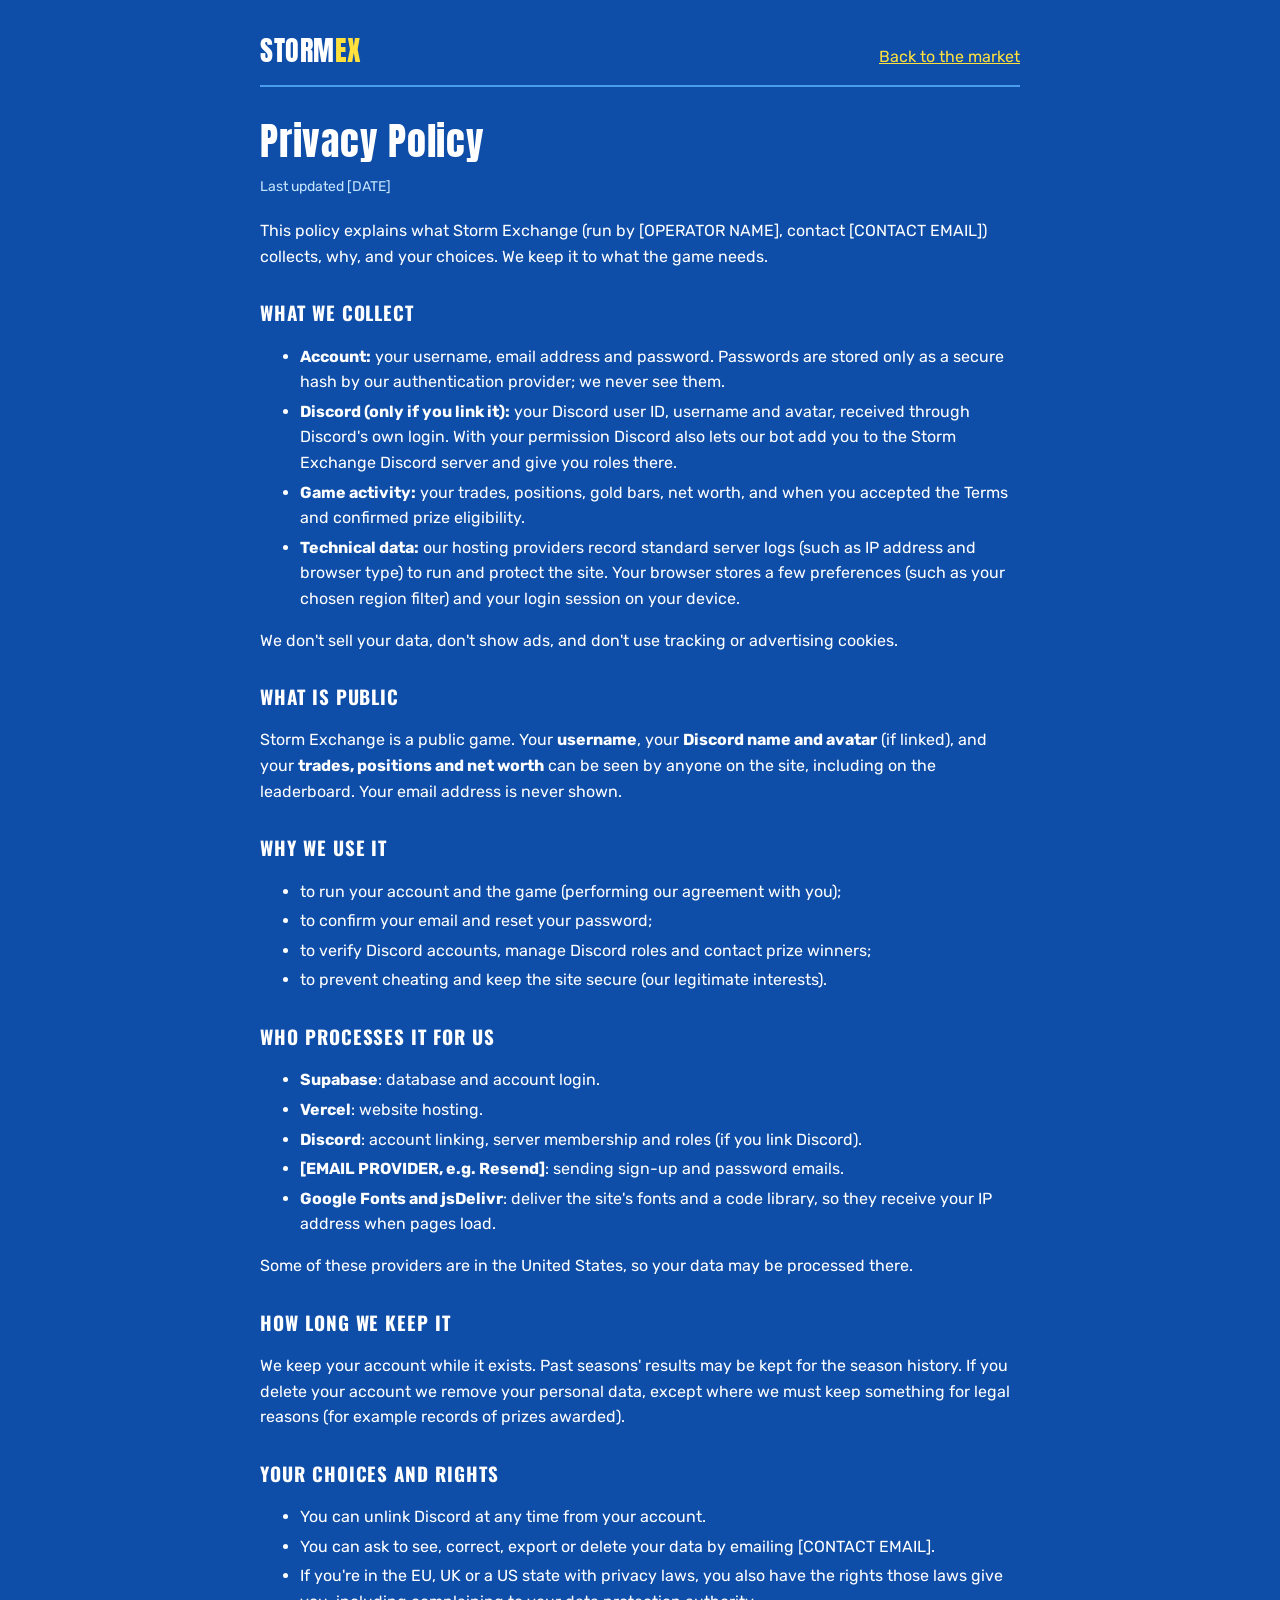
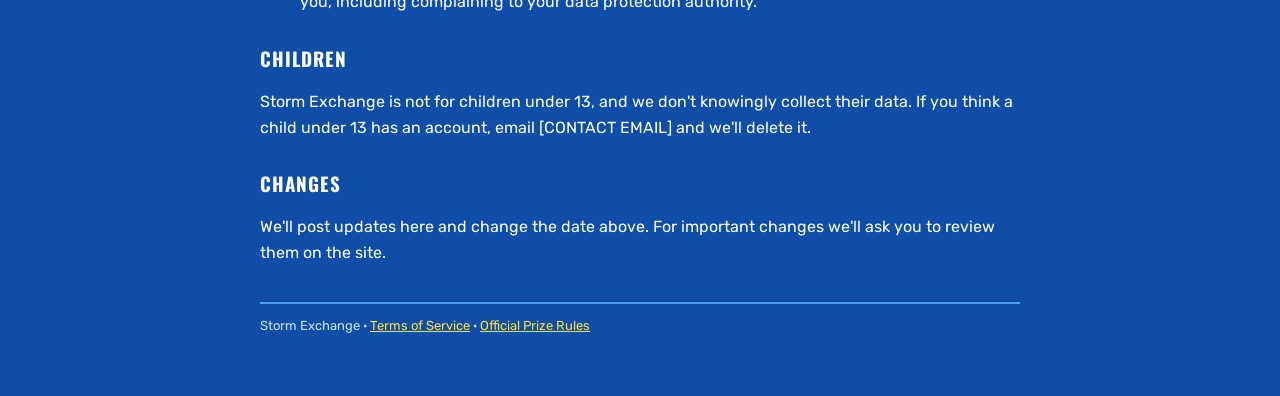
==== web/privacy.html @ c7265c5c "Hourly refresh on GitHub Actions, legal pages, admin and market updates - tools/refresh.py runs the " ====
<!doctype html>
<html lang="en">
<head>
<meta charset="utf-8">
<meta name="viewport" content="width=device-width,initial-scale=1">
<title>Privacy Policy · Storm Exchange</title>
<link rel="stylesheet" href="https://fonts.googleapis.com/css2?family=Anton&family=Oswald:wght@600&family=Rubik:wght@400;600&display=swap">
<link rel="stylesheet" href="legal.css">
</head>
<body>
<main>
<div class="top"><b>STORM<span>EX</span></b><a href="/">Back to the market</a></div>
<h1>Privacy Policy</h1>
<p class="upd">Last updated [DATE]</p>

<p>This policy explains what Storm Exchange (run by [OPERATOR NAME], contact [CONTACT EMAIL]) collects, why, and your choices. We keep it to what the game needs.</p>

<h2>What we collect</h2>
<ul>
<li><b>Account:</b> your username, email address and password. Passwords are stored only as a secure hash by our authentication provider; we never see them.</li>
<li><b>Discord (only if you link it):</b> your Discord user ID, username and avatar, received through Discord's own login. With your permission Discord also lets our bot add you to the Storm Exchange Discord server and give you roles there.</li>
<li><b>Game activity:</b> your trades, positions, gold bars, net worth, and when you accepted the Terms and confirmed prize eligibility.</li>
<li><b>Technical data:</b> our hosting providers record standard server logs (such as IP address and browser type) to run and protect the site. Your browser stores a few preferences (such as your chosen region filter) and your login session on your device.</li>
</ul>
<p>We don't sell your data, don't show ads, and don't use tracking or advertising cookies.</p>

<h2>What is public</h2>
<p>Storm Exchange is a public game. Your <b>username</b>, your <b>Discord name and avatar</b> (if linked), and your <b>trades, positions and net worth</b> can be seen by anyone on the site, including on the leaderboard. Your email address is never shown.</p>

<h2>Why we use it</h2>
<ul>
<li>to run your account and the game (performing our agreement with you);</li>
<li>to confirm your email and reset your password;</li>
<li>to verify Discord accounts, manage Discord roles and contact prize winners;</li>
<li>to prevent cheating and keep the site secure (our legitimate interests).</li>
</ul>

<h2>Who processes it for us</h2>
<ul>
<li><b>Supabase</b>: database and account login.</li>
<li><b>Vercel</b>: website hosting.</li>
<li><b>Discord</b>: account linking, server membership and roles (if you link Discord).</li>
<li><b>[EMAIL PROVIDER, e.g. Resend]</b>: sending sign-up and password emails.</li>
<li><b>Google Fonts and jsDelivr</b>: deliver the site's fonts and a code library, so they receive your IP address when pages load.</li>
</ul>
<p>Some of these providers are in the United States, so your data may be processed there.</p>

<h2>How long we keep it</h2>
<p>We keep your account while it exists. Past seasons' results may be kept for the season history. If you delete your account we remove your personal data, except where we must keep something for legal reasons (for example records of prizes awarded).</p>

<h2>Your choices and rights</h2>
<ul>
<li>You can unlink Discord at any time from your account.</li>
<li>You can ask to see, correct, export or delete your data by emailing [CONTACT EMAIL].</li>
<li>If you're in the EU, UK or a US state with privacy laws, you also have the rights those laws give you, including complaining to your data protection authority.</li>
</ul>

<h2>Children</h2>
<p>Storm Exchange is not for children under 13, and we don't knowingly collect their data. If you think a child under 13 has an account, email [CONTACT EMAIL] and we'll delete it.</p>

<h2>Changes</h2>
<p>We'll post updates here and change the date above. For important changes we'll ask you to review them on the site.</p>

<footer>Storm Exchange · <a href="/terms.html">Terms of Service</a> · <a href="/prize-rules.html">Official Prize Rules</a></footer>
</main>
</body>
</html>
---- web/legal.css ----
:root{--bg:#0e4ea8;--panel:#08347e;--fg:#fff;--muted:#c6e5ff;--gold:#ffe03d;--line:#4a9cec}
html{background:var(--bg)}
body{margin:0;background:var(--bg);color:var(--fg);font:16px/1.6 "Rubik",system-ui,-apple-system,"Segoe UI",sans-serif}
main{max-width:760px;margin:0 auto;padding:28px 16px 60px}
a{color:var(--gold)}
.top{display:flex;justify-content:space-between;align-items:baseline;gap:12px;flex-wrap:wrap;border-bottom:2px solid var(--line);padding-bottom:12px;margin-bottom:24px}
.top b{font-family:"Anton",Impact,sans-serif;font-weight:400;font-size:28px;letter-spacing:.02em}
.top b span{color:var(--gold)}
h1{font-family:"Anton",Impact,sans-serif;font-weight:400;font-size:38px;letter-spacing:.02em;margin:0 0 4px}
h2{font-family:"Oswald",sans-serif;text-transform:uppercase;letter-spacing:.05em;font-size:19px;margin:28px 0 6px}
.upd{color:var(--muted);font-size:14px;margin:0 0 20px}
.box{background:var(--panel);border:2px solid var(--line);padding:12px 16px;margin:16px 0}
li{margin:4px 0}
footer{color:var(--muted);font-size:13px;border-top:2px solid var(--line);margin-top:36px;padding-top:12px}
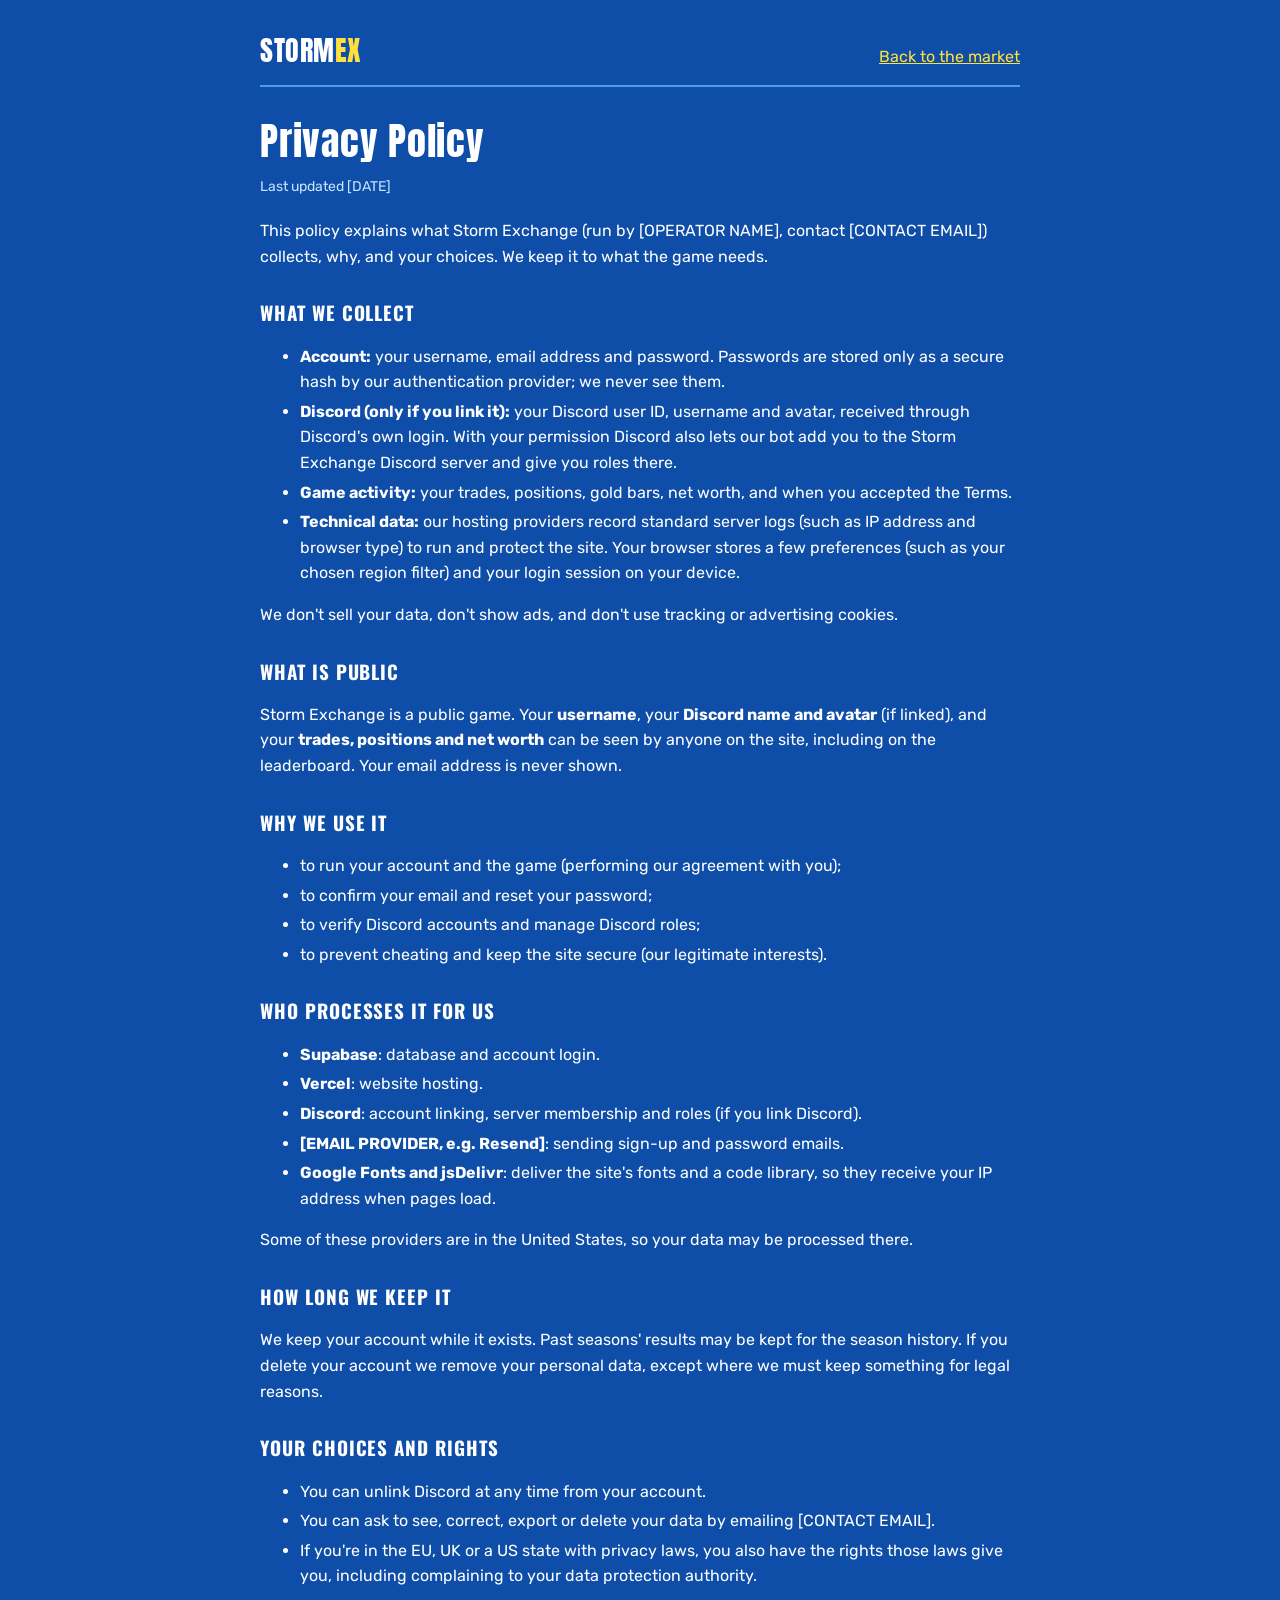
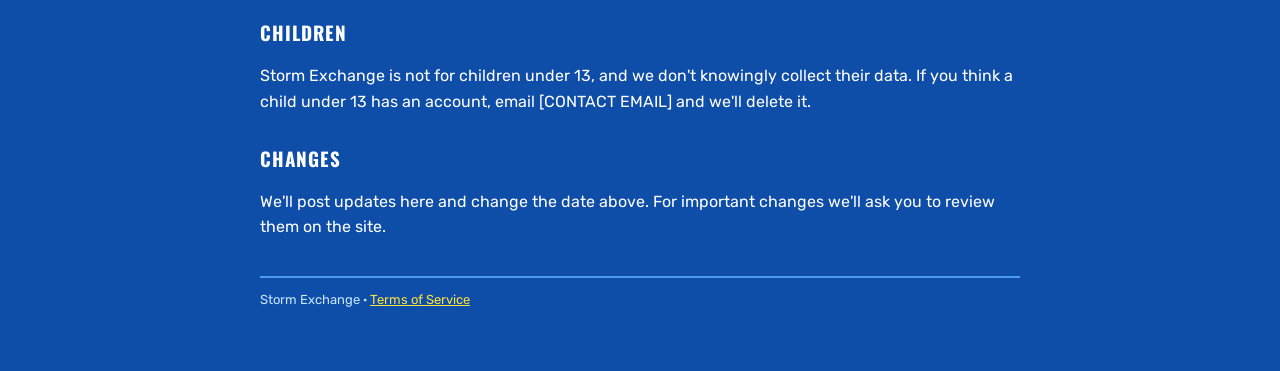
==== commit 8291b363: "Remove prizes from the site for now Drop the Prize Rules page, prize eligibility step, prize box and" ====
--- a/web/privacy.html
+++ b/web/privacy.html
@@ -19,7 +19,7 @@
 <ul>
 <li><b>Account:</b> your username, email address and password. Passwords are stored only as a secure hash by our authentication provider; we never see them.</li>
 <li><b>Discord (only if you link it):</b> your Discord user ID, username and avatar, received through Discord's own login. With your permission Discord also lets our bot add you to the Storm Exchange Discord server and give you roles there.</li>
-<li><b>Game activity:</b> your trades, positions, gold bars, net worth, and when you accepted the Terms and confirmed prize eligibility.</li>
+<li><b>Game activity:</b> your trades, positions, gold bars, net worth, and when you accepted the Terms.</li>
 <li><b>Technical data:</b> our hosting providers record standard server logs (such as IP address and browser type) to run and protect the site. Your browser stores a few preferences (such as your chosen region filter) and your login session on your device.</li>
 </ul>
 <p>We don't sell your data, don't show ads, and don't use tracking or advertising cookies.</p>
@@ -31,7 +31,7 @@
 <ul>
 <li>to run your account and the game (performing our agreement with you);</li>
 <li>to confirm your email and reset your password;</li>
-<li>to verify Discord accounts, manage Discord roles and contact prize winners;</li>
+<li>to verify Discord accounts and manage Discord roles;</li>
 <li>to prevent cheating and keep the site secure (our legitimate interests).</li>
 </ul>
 
@@ -46,7 +46,7 @@
 <p>Some of these providers are in the United States, so your data may be processed there.</p>
 
 <h2>How long we keep it</h2>
-<p>We keep your account while it exists. Past seasons' results may be kept for the season history. If you delete your account we remove your personal data, except where we must keep something for legal reasons (for example records of prizes awarded).</p>
+<p>We keep your account while it exists. Past seasons' results may be kept for the season history. If you delete your account we remove your personal data, except where we must keep something for legal reasons.</p>
 
 <h2>Your choices and rights</h2>
 <ul>
@@ -61,7 +61,7 @@
 <h2>Changes</h2>
 <p>We'll post updates here and change the date above. For important changes we'll ask you to review them on the site.</p>
 
-<footer>Storm Exchange · <a href="/terms.html">Terms of Service</a> · <a href="/prize-rules.html">Official Prize Rules</a></footer>
+<footer>Storm Exchange · <a href="/terms.html">Terms of Service</a></footer>
 </main>
 </body>
 </html>
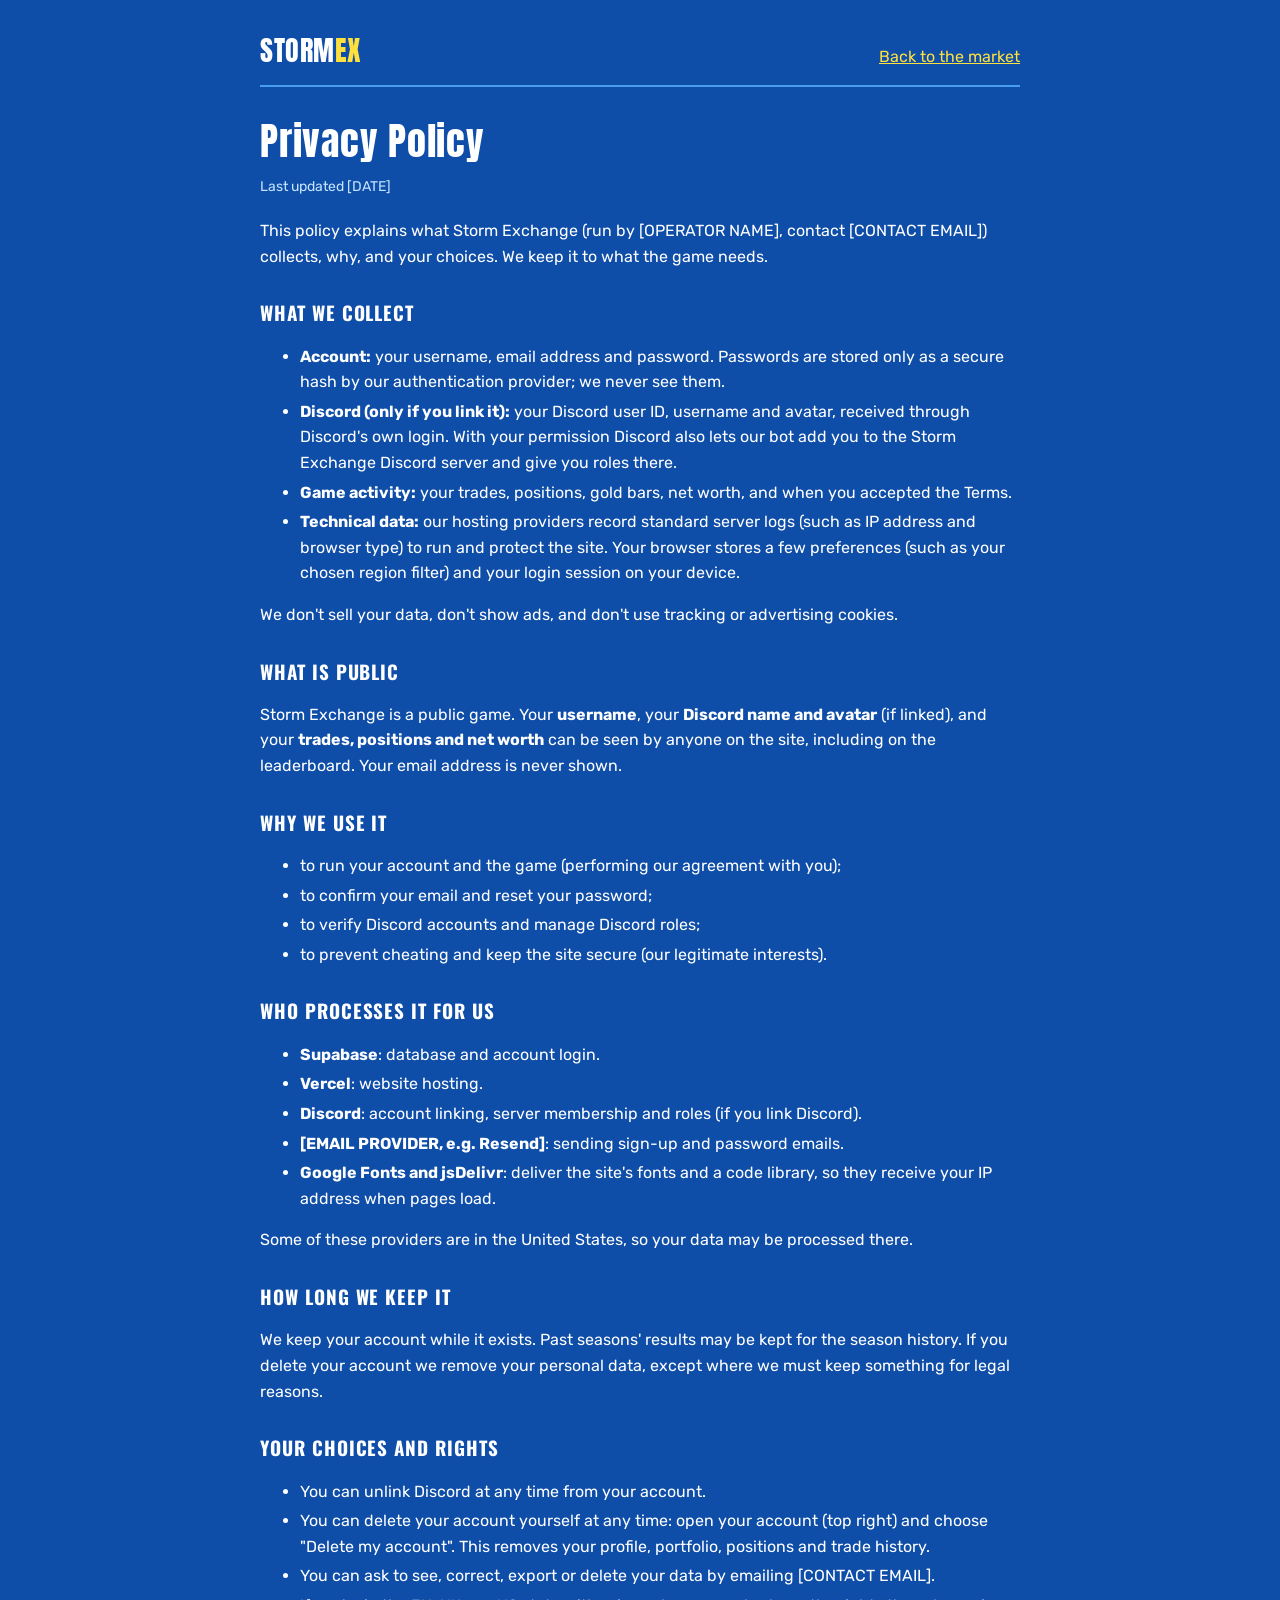
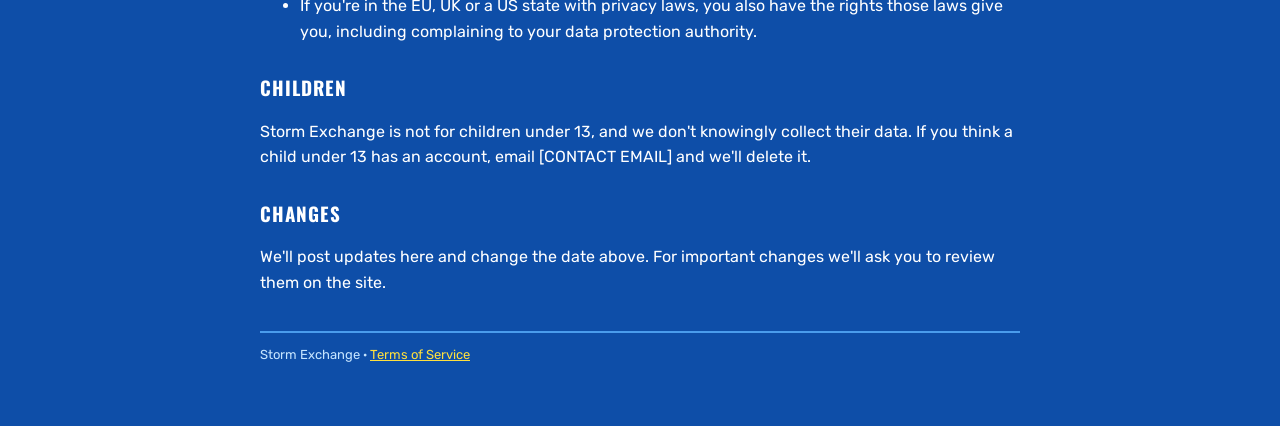
==== commit a18b7b7f: "Let traders delete their own account delete_my_account() takes their open positions off the market, " ====
--- a/web/privacy.html
+++ b/web/privacy.html
@@ -51,6 +51,7 @@
 <h2>Your choices and rights</h2>
 <ul>
 <li>You can unlink Discord at any time from your account.</li>
+<li>You can delete your account yourself at any time: open your account (top right) and choose "Delete my account". This removes your profile, portfolio, positions and trade history.</li>
 <li>You can ask to see, correct, export or delete your data by emailing [CONTACT EMAIL].</li>
 <li>If you're in the EU, UK or a US state with privacy laws, you also have the rights those laws give you, including complaining to your data protection authority.</li>
 </ul>
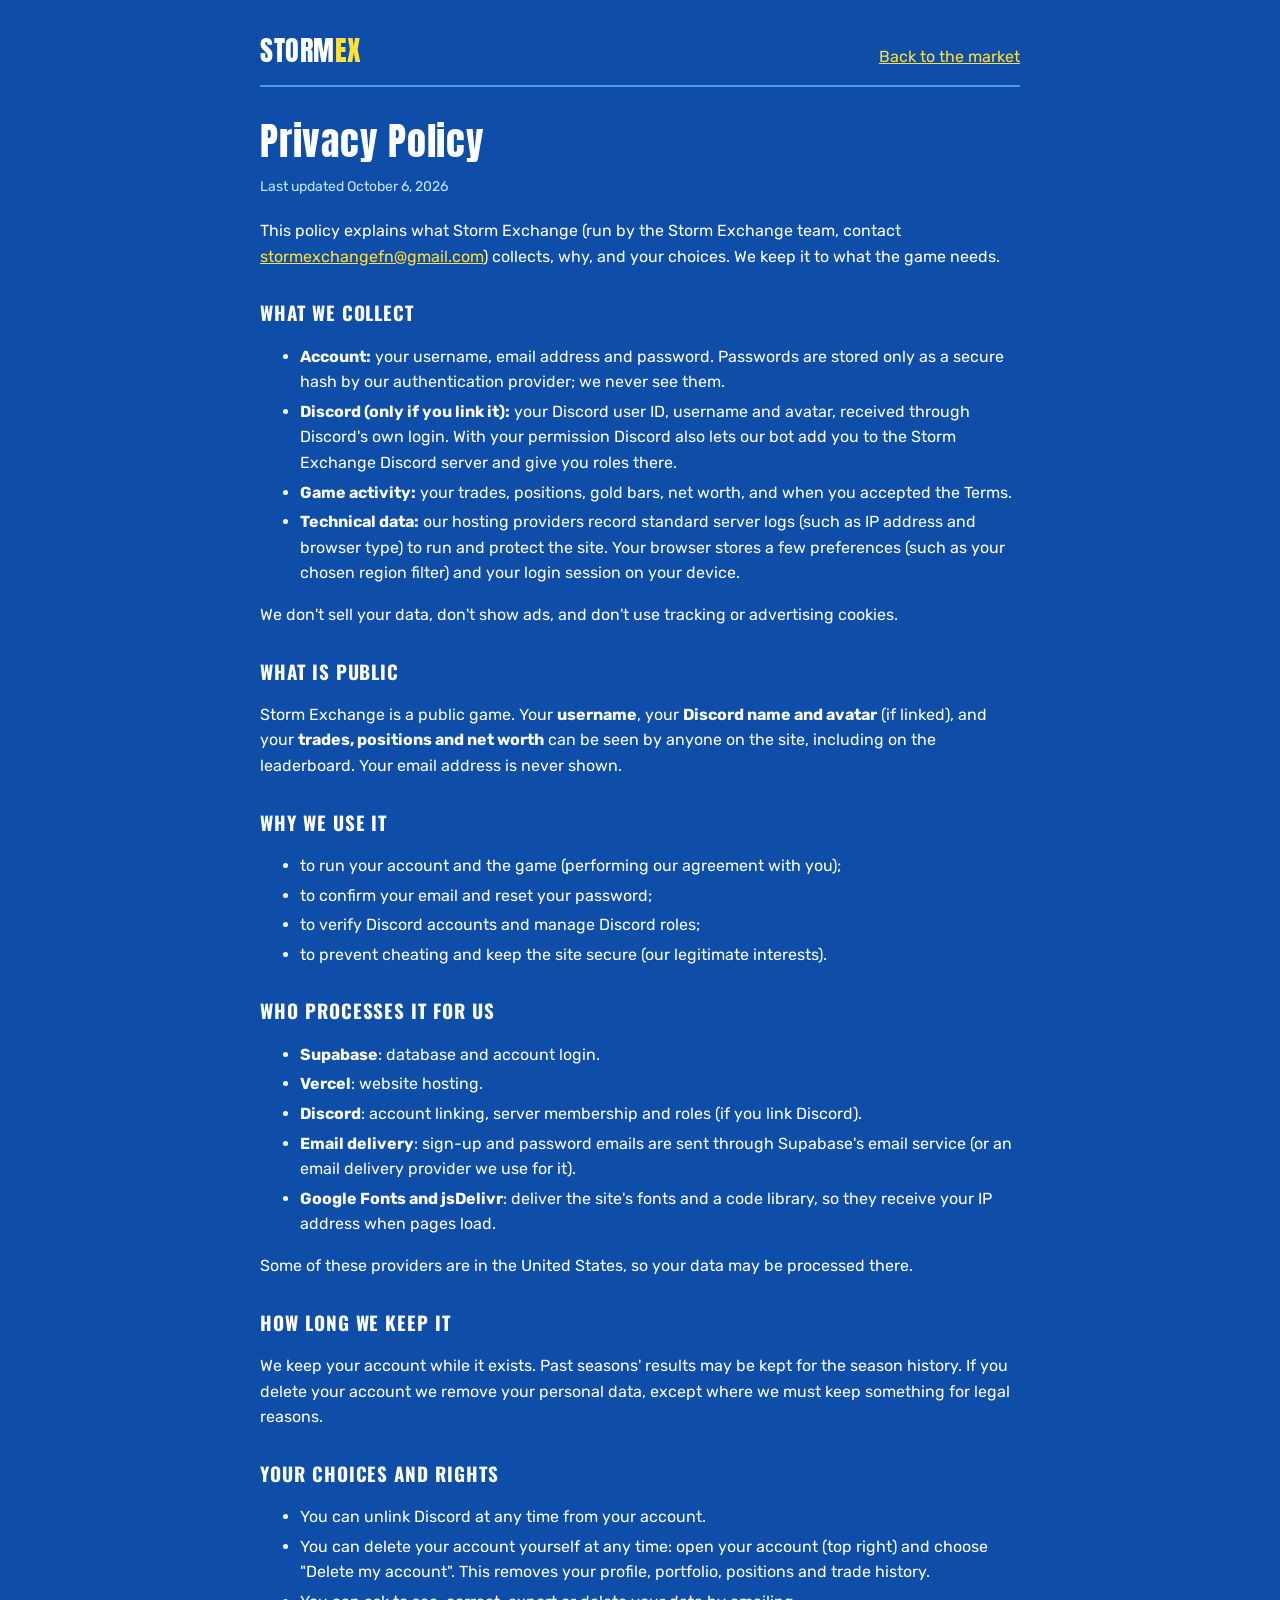
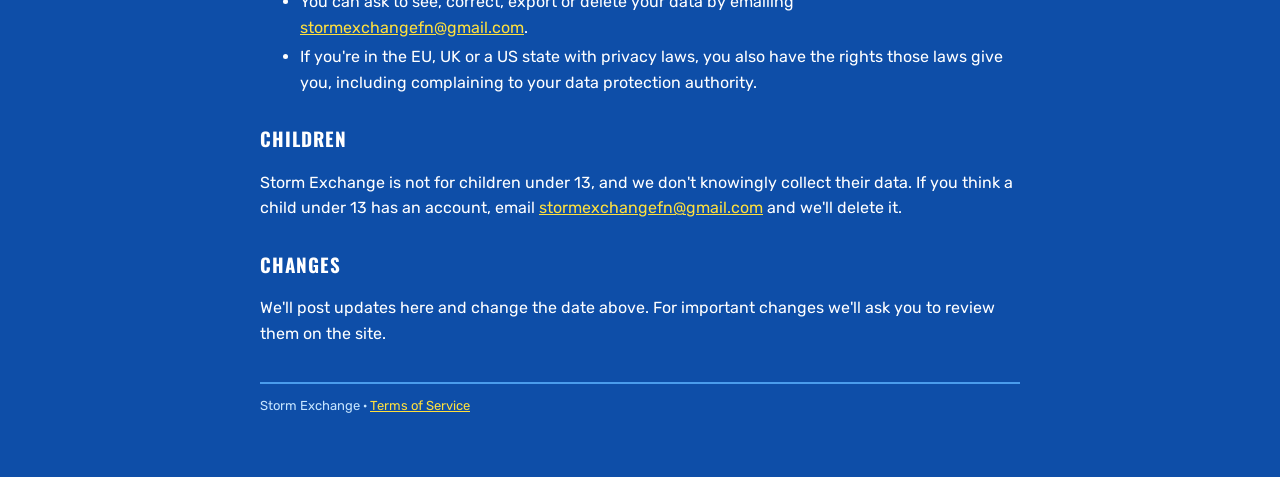
==== commit ea85a3af: "Fill in Terms and Privacy details Contact email, operator, governing law and date.  Co-Authored-By: " ====
--- a/web/privacy.html
+++ b/web/privacy.html
@@ -11,9 +11,9 @@
 <main>
 <div class="top"><b>STORM<span>EX</span></b><a href="/">Back to the market</a></div>
 <h1>Privacy Policy</h1>
-<p class="upd">Last updated [DATE]</p>
+<p class="upd">Last updated October 6, 2026</p>
 
-<p>This policy explains what Storm Exchange (run by [OPERATOR NAME], contact [CONTACT EMAIL]) collects, why, and your choices. We keep it to what the game needs.</p>
+<p>This policy explains what Storm Exchange (run by the Storm Exchange team, contact <a href="mailto:stormexchangefn@gmail.com">stormexchangefn@gmail.com</a>) collects, why, and your choices. We keep it to what the game needs.</p>
 
 <h2>What we collect</h2>
 <ul>
@@ -40,7 +40,7 @@
 <li><b>Supabase</b>: database and account login.</li>
 <li><b>Vercel</b>: website hosting.</li>
 <li><b>Discord</b>: account linking, server membership and roles (if you link Discord).</li>
-<li><b>[EMAIL PROVIDER, e.g. Resend]</b>: sending sign-up and password emails.</li>
+<li><b>Email delivery</b>: sign-up and password emails are sent through Supabase's email service (or an email delivery provider we use for it).</li>
 <li><b>Google Fonts and jsDelivr</b>: deliver the site's fonts and a code library, so they receive your IP address when pages load.</li>
 </ul>
 <p>Some of these providers are in the United States, so your data may be processed there.</p>
@@ -52,12 +52,12 @@
 <ul>
 <li>You can unlink Discord at any time from your account.</li>
 <li>You can delete your account yourself at any time: open your account (top right) and choose "Delete my account". This removes your profile, portfolio, positions and trade history.</li>
-<li>You can ask to see, correct, export or delete your data by emailing [CONTACT EMAIL].</li>
+<li>You can ask to see, correct, export or delete your data by emailing <a href="mailto:stormexchangefn@gmail.com">stormexchangefn@gmail.com</a>.</li>
 <li>If you're in the EU, UK or a US state with privacy laws, you also have the rights those laws give you, including complaining to your data protection authority.</li>
 </ul>
 
 <h2>Children</h2>
-<p>Storm Exchange is not for children under 13, and we don't knowingly collect their data. If you think a child under 13 has an account, email [CONTACT EMAIL] and we'll delete it.</p>
+<p>Storm Exchange is not for children under 13, and we don't knowingly collect their data. If you think a child under 13 has an account, email <a href="mailto:stormexchangefn@gmail.com">stormexchangefn@gmail.com</a> and we'll delete it.</p>
 
 <h2>Changes</h2>
 <p>We'll post updates here and change the date above. For important changes we'll ask you to review them on the site.</p>
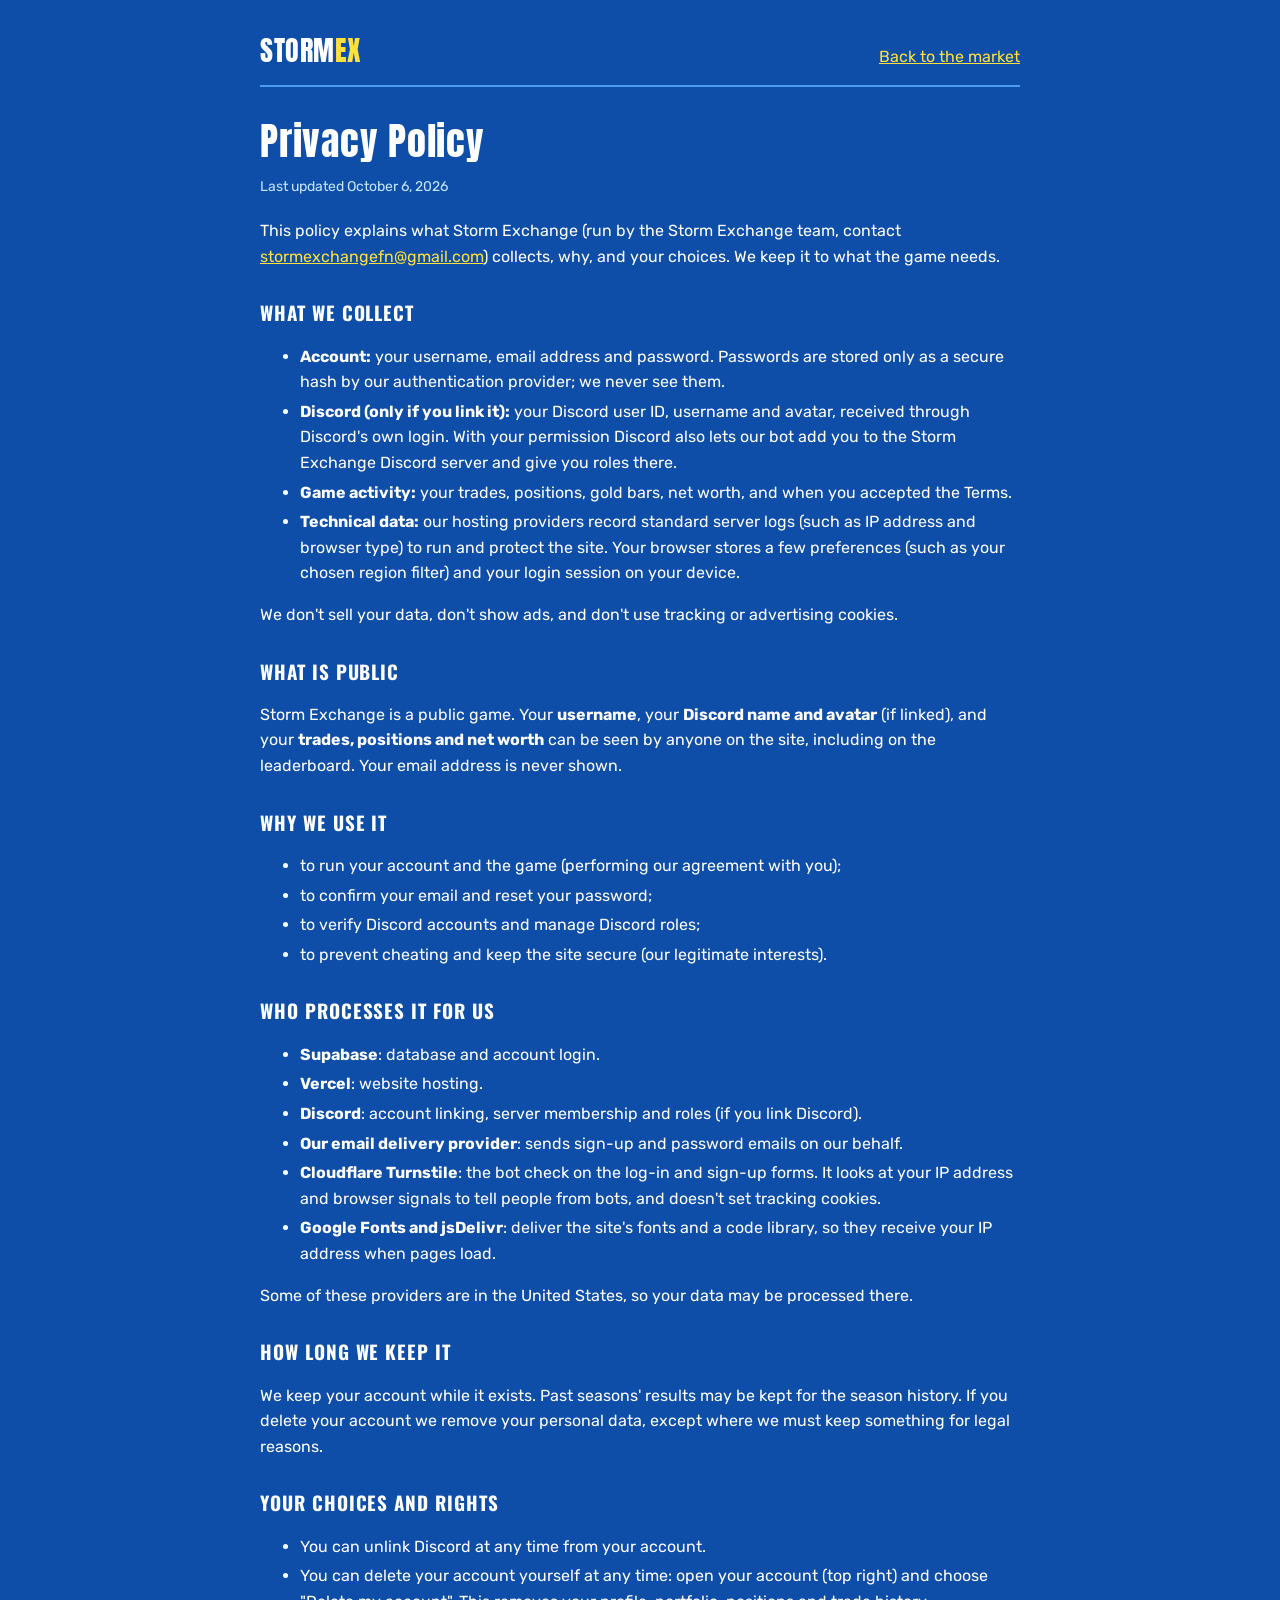
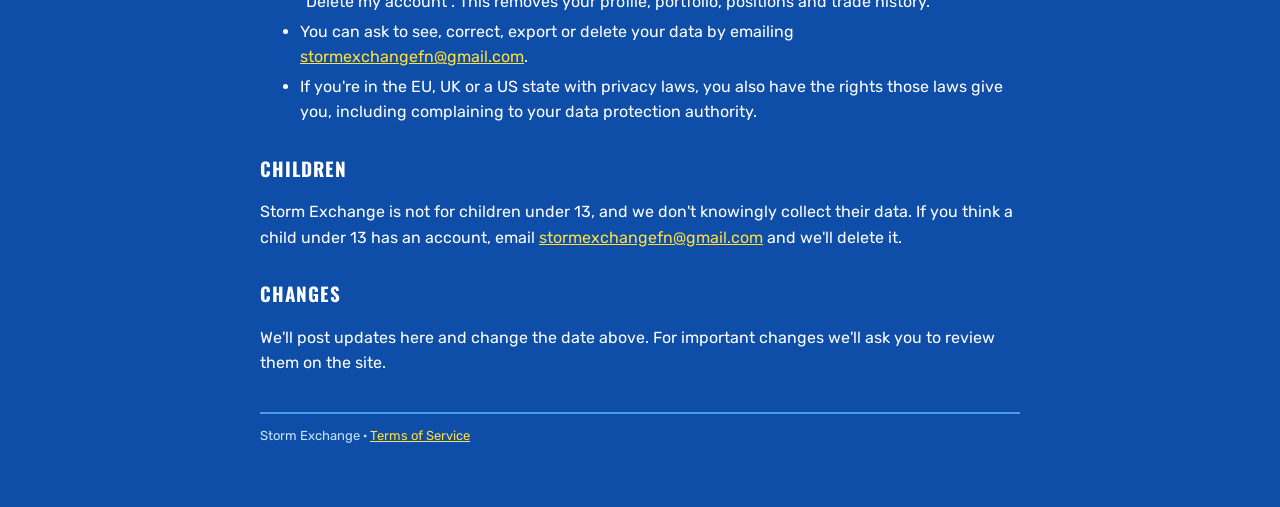
==== commit 49e8c482: "Link preview card and optional Turnstile bot check - og.png + Open Graph/Twitter tags so shared link" ====
--- a/web/privacy.html
+++ b/web/privacy.html
@@ -6,6 +6,9 @@
 <title>Privacy Policy · Storm Exchange</title>
 <link rel="stylesheet" href="https://fonts.googleapis.com/css2?family=Anton&family=Oswald:wght@600&family=Rubik:wght@400;600&display=swap">
 <link rel="stylesheet" href="legal.css">
+<meta property="og:title" content="Privacy Policy · Storm Exchange">
+<meta property="og:image" content="https://stormexchange.app/og.png">
+<meta name="twitter:card" content="summary_large_image">
 </head>
 <body>
 <main>
@@ -40,7 +43,8 @@
 <li><b>Supabase</b>: database and account login.</li>
 <li><b>Vercel</b>: website hosting.</li>
 <li><b>Discord</b>: account linking, server membership and roles (if you link Discord).</li>
-<li><b>Email delivery</b>: sign-up and password emails are sent through Supabase's email service (or an email delivery provider we use for it).</li>
+<li><b>Our email delivery provider</b>: sends sign-up and password emails on our behalf.</li>
+<li><b>Cloudflare Turnstile</b>: the bot check on the log-in and sign-up forms. It looks at your IP address and browser signals to tell people from bots, and doesn't set tracking cookies.</li>
 <li><b>Google Fonts and jsDelivr</b>: deliver the site's fonts and a code library, so they receive your IP address when pages load.</li>
 </ul>
 <p>Some of these providers are in the United States, so your data may be processed there.</p>
